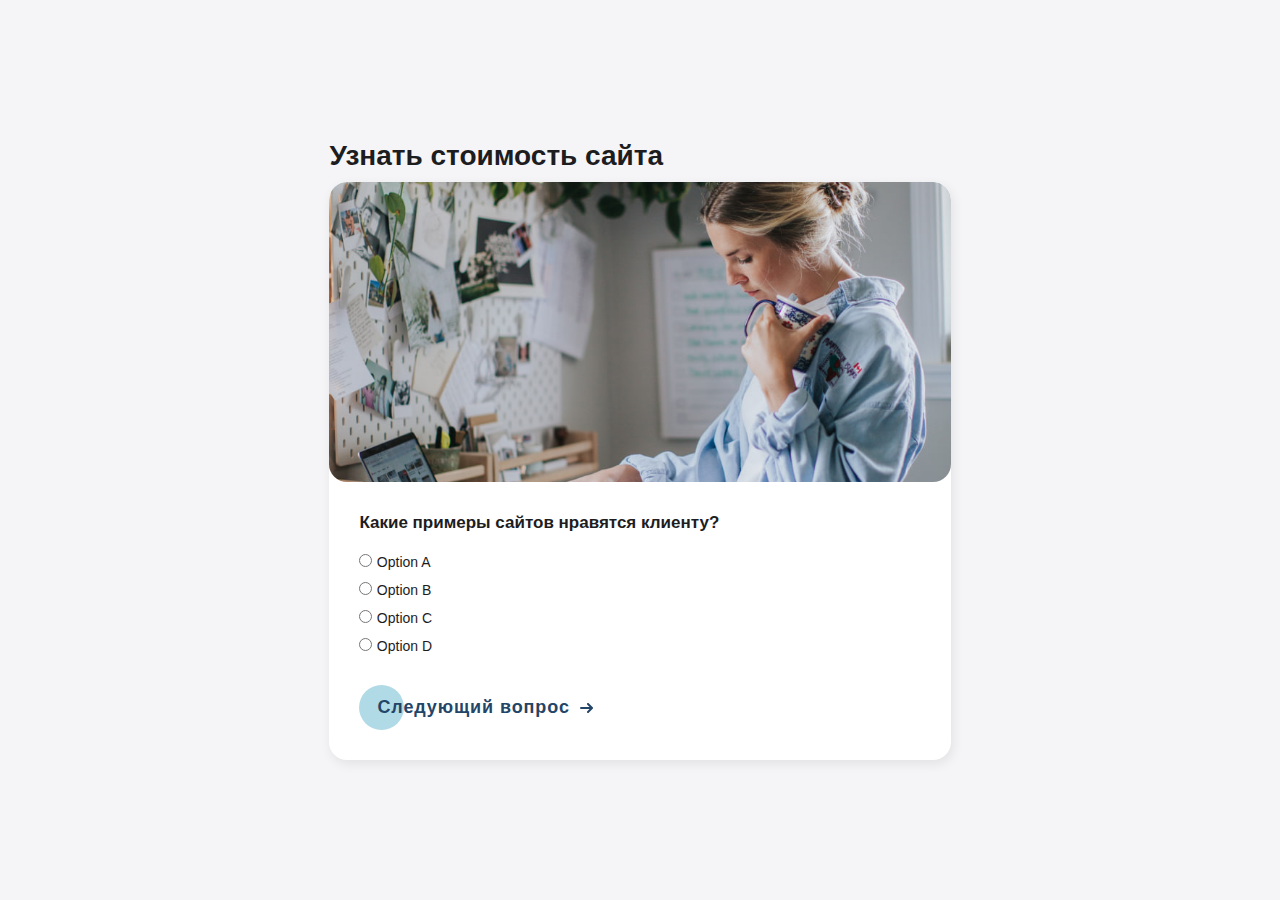
==== index.html @ 379f7777 "first commit" ====
<!DOCTYPE html>
<html lang="en">
<head>
    <meta charset="UTF-8">
    <meta http-equiv="X-UA-Compatible" content="IE=edge">
    <meta name="viewport" content="width=device-width, initial-scale=1.0">
    <title>King_Quiz</title>

    <link rel="stylesheet" href="css/main.css">
</head>
<body class="body quiz__body">
    <div class="container quiz__container">
        <h1 class="quiz__header">Узнать стоимость сайта</h1>
        <div class="quiz__question question">
            <div class="question__image">
                <img src="img/text photo.jpg" alt="">
            </div>
            <div class="question__text p-30">
                <h3 class="question__question pb-20">Какие примеры сайтов нравятся клиенту?</h3>
                <div class="question__answer__list">
                    <ul>
                        <li>
                            <input type="radio" id="q1a" name="q1" value="a" />
                            <label class="question__answer" for="q1a">Option A</label>
                        </li>
                        <li>
                            <input type="radio" id="q1b" name="q1" value="b" />
                            <label class="question__answer" for="q1b">Option B</label>
                        </li>
                        <li>
                            <input type="radio" id="q1c" name="q1" value="c" />
                            <label class="question__answer" for="q1c">Option C</label>
                        </li>
                        <li>
                            <input type="radio" id="q1d" name="q1" value="c" />
                            <label class="question__answer" for="q1d">Option D</label>
                        </li>
                    </ul>
                </div>
                <div class="question__button">
                    <button class="cta">
                        <span>Следующий вопрос</span>
                        <svg viewBox="0 0 13 10" height="10px" width="15px">
                          <path d="M1,5 L11,5"></path>
                          <polyline points="8 1 12 5 8 9"></polyline>
                        </svg>
                    </button>
                </div>
            </div>
        </div>
    </div>
</body>
</html>
---- css/main.css ----
*{
    margin: 0;
    padding: 0;
    box-sizing: border-box;
    font-family: sans-serif;
    color: #1D1D1F;
}
.p-30{
    padding: 30px;
}
.pb-20{
    padding-bottom: 20px;
}
.container{
    margin: auto 20px;
}

.quiz__body{
    width: 100%;
    min-height: 100vh;
    background-color: #F5F5F7;
    display: flex;
    justify-content: center;
    align-items: center;
}
.quiz__container{
    display: flex;
    flex-direction: column;
    gap: 10px;
    /* min-width: 600px; */
}
.question{
    display: flex;
    flex-wrap: wrap;
    background: #FFFFFF;
    box-shadow: 2px 4px 12px rgba(0, 0, 0, 0.08);
    border-radius: 18px;
    overflow: hidden;
}
.question__image{
    width: 100%;
    height: 300px;
}
.question__image img{
    width: 100%;
    height: 100%;
    object-fit: cover;
    border-radius: 18px;
}
.quiz__header{
    font-style: normal;
    font-weight: 700;
    font-size: 28px;
    line-height: 32px;
}
.question__question{
    font-style: normal;
    font-weight: 700;
    font-size: 17px;
    line-height: 21px;
}
.question__answer__list{
    display: flex;
    gap: 20px;
}
.question__answer{
    font-style: normal;
    font-weight: 400;
    font-size: 14px;
    line-height: 18px;
}
.question__answer__list ul {
    list-style: none;
    padding-left: 0;
}
.question__answer__list ul li {
    margin-bottom: 10px;
}

/* Кнопка */
.cta {
    position: relative;
    margin: auto;
    padding: 12px 18px;
    transition: all 0.2s ease;
    border: none;
    background: none;
    margin-top: 20px;
}
.cta:before {
    content: "";
    position: absolute;
    top: 0;
    left: 0;
    display: block;
    border-radius: 50px;
    background: #b1dae7;
    width: 45px;
    height: 45px;
    transition: all 0.3s ease;
}
   
.cta span {
    position: relative;
    font-family: "Ubuntu", sans-serif;
    font-size: 18px;
    font-weight: 700;
    letter-spacing: 0.05em;
    color: #234567;
}
   
.cta svg {
    position: relative;
    top: 0;
    margin-left: 10px;
    fill: none;
    stroke-linecap: round;
    stroke-linejoin: round;
    stroke: #234567;
    stroke-width: 2;
    transform: translateX(-5px);
    transition: all 0.3s ease;
}
   
.cta:hover:before {
    width: 100%;
    background: #b1dae7;
}
   
.cta:hover svg {
    transform: translateX(0);
}
   
.cta:active {
    transform: scale(0.95);
}
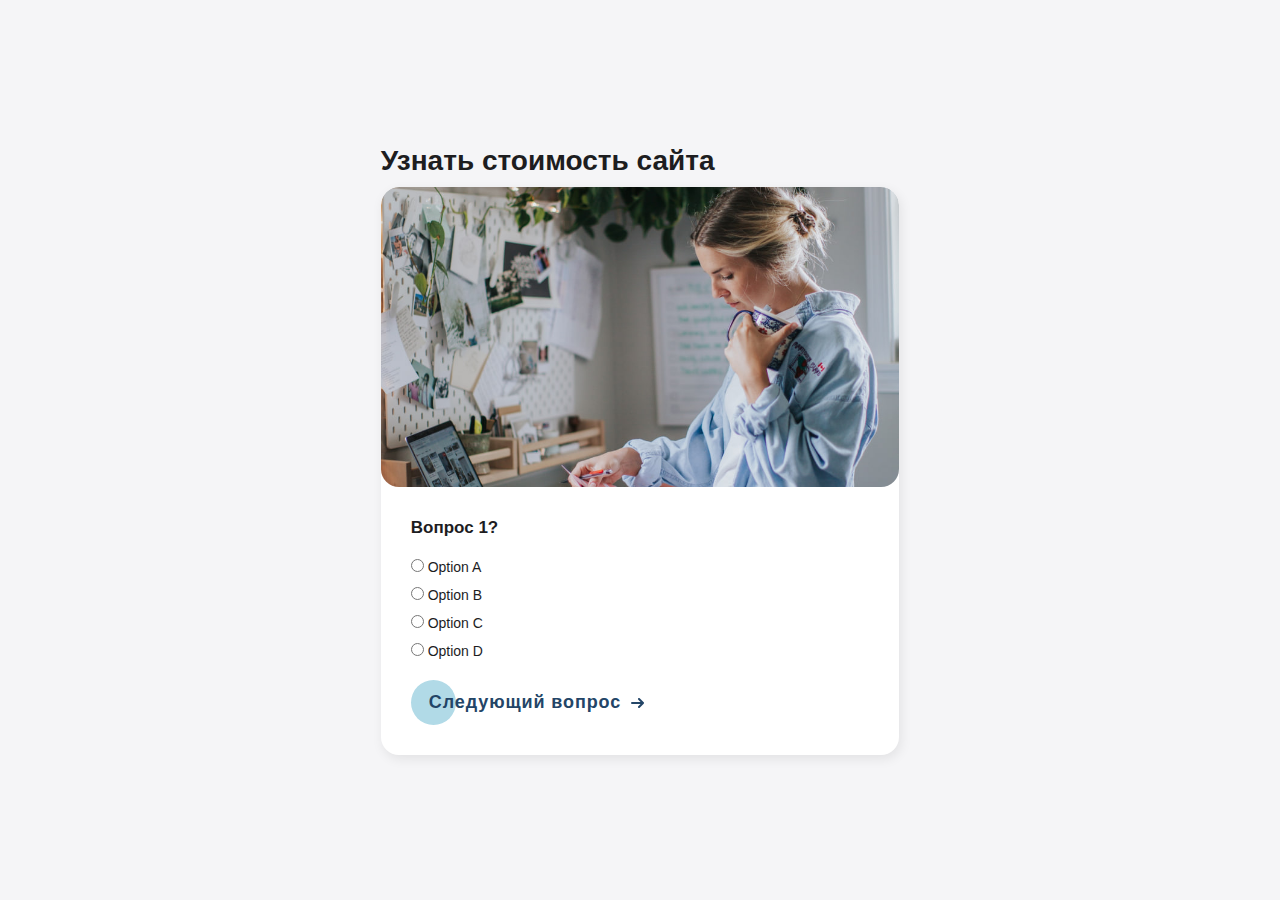
==== commit 672a6938: "реализован последовательный вывод вопросов" ====
--- a/index.html
+++ b/index.html
@@ -7,47 +7,100 @@
     <title>King_Quiz</title>
 
     <link rel="stylesheet" href="css/main.css">
+    <script src="https://code.jquery.com/jquery-3.6.0.min.js"></script>
 </head>
 <body class="body quiz__body">
     <div class="container quiz__container">
         <h1 class="quiz__header">Узнать стоимость сайта</h1>
+
+        <!-- Радио вопрос -->
         <div class="quiz__question question">
             <div class="question__image">
                 <img src="img/text photo.jpg" alt="">
             </div>
             <div class="question__text p-30">
-                <h3 class="question__question pb-20">Какие примеры сайтов нравятся клиенту?</h3>
+                <h3 class="question__question pb-20">Вопрос 1?</h3>
                 <div class="question__answer__list">
-                    <ul>
-                        <li>
-                            <input type="radio" id="q1a" name="q1" value="a" />
-                            <label class="question__answer" for="q1a">Option A</label>
-                        </li>
-                        <li>
-                            <input type="radio" id="q1b" name="q1" value="b" />
-                            <label class="question__answer" for="q1b">Option B</label>
-                        </li>
-                        <li>
-                            <input type="radio" id="q1c" name="q1" value="c" />
-                            <label class="question__answer" for="q1c">Option C</label>
-                        </li>
-                        <li>
-                            <input type="radio" id="q1d" name="q1" value="c" />
-                            <label class="question__answer" for="q1d">Option D</label>
-                        </li>
-                    </ul>
+                    <label class="question__answer"><input type="radio" name="q1" value="Option A"> Option A</label>
+                    <label class="question__answer"><input type="radio" name="q1" value="Option B"> Option B</label>
+                    <label class="question__answer"><input type="radio" name="q1" value="Option C"> Option C</label>
+                    <label class="question__answer"><input type="radio" name="q1" value="Option D"> Option D</label>
                 </div>
-                <div class="question__button">
-                    <button class="cta">
-                        <span>Следующий вопрос</span>
-                        <svg viewBox="0 0 13 10" height="10px" width="15px">
-                          <path d="M1,5 L11,5"></path>
-                          <polyline points="8 1 12 5 8 9"></polyline>
-                        </svg>
-                    </button>
-                </div>
+                <button class="cta question__button">
+                    <span>Следующий вопрос</span>
+                    <svg viewBox="0 0 13 10" height="10px" width="15px">
+                        <path d="M1,5 L11,5"></path>
+                        <polyline points="8 1 12 5 8 9"></polyline>
+                    </svg>
+                </button>
             </div>
         </div>
+
+        <!-- Вопрос с input -->
+        <div class="quiz__question question">
+            <div class="question__image">
+                <img src="img/text photo.jpg" alt="">
+            </div>
+            <div class="question__text p-30">
+                <h3 class="question__question pb-20">Вопрос 2?</h3>
+                <div class="question__answer__list">
+                    <input class="question__answer" type="text" name="q2" placeholder="hello world" required/>
+                </div>
+                <button class="cta question__button">
+                    <span>Следующий вопрос</span>
+                    <svg viewBox="0 0 13 10" height="10px" width="15px">
+                        <path d="M1,5 L11,5"></path>
+                        <polyline points="8 1 12 5 8 9"></polyline>
+                    </svg>
+                </button>
+            </div>
+        </div>
+
+        <!-- Вопрос с input -->
+        <div class="quiz__question question">
+            <div class="question__image">
+                <img src="img/text photo.jpg" alt="">
+            </div>
+            <div class="question__text p-30">
+                <h3 class="question__question pb-20">Вопрос 3?</h3>
+                <div class="question__answer__list">
+                    <input class="question__answer" type="text" name="q3" placeholder="hello world" required/>
+                </div>
+                <button class="cta question__button">
+                    <span>Следующий вопрос</span>
+                    <svg viewBox="0 0 13 10" height="10px" width="15px">
+                        <path d="M1,5 L11,5"></path>
+                        <polyline points="8 1 12 5 8 9"></polyline>
+                    </svg>
+                </button>
+            </div>
+        </div>
+
+        <!-- Вопрос с input -->
+        <div class="quiz__question question">
+            <div class="question__image">
+                <img src="img/text photo.jpg" alt="">
+            </div>
+            <div class="question__text p-30">
+                <h3 class="question__question pb-20">Вопрос 4?</h3>
+                <div class="question__answer__list">
+                    <input class="question__answer" type="text" name="q4" placeholder="hello world" required/>
+                </div>
+                <button class="cta question__button">
+                    <span>Следующий вопрос</span>
+                    <svg viewBox="0 0 13 10" height="10px" width="15px">
+                        <path d="M1,5 L11,5"></path>
+                        <polyline points="8 1 12 5 8 9"></polyline>
+                    </svg>
+                </button>
+            </div>
+        </div>
+
+        <!-- Блок с результатми ответа -->
+        <div class="result">
+        </div>
     </div>
+
+    <script src="js/script.js"></script>
 </body>
 </html>--- a/css/main.css
+++ b/css/main.css
@@ -27,7 +27,6 @@
     display: flex;
     flex-direction: column;
     gap: 10px;
-    /* min-width: 600px; */
 }
 .question{
     display: flex;
@@ -61,7 +60,8 @@
 }
 .question__answer__list{
     display: flex;
-    gap: 20px;
+    flex-direction: column;
+    gap: 10px;
 }
 .question__answer{
     font-style: normal;
@@ -76,6 +76,7 @@
 .question__answer__list ul li {
     margin-bottom: 10px;
 }
+
 
 /* Кнопка */
 .cta {
@@ -133,4 +134,10 @@
    
 .cta:active {
     transform: scale(0.95);
+}
+
+
+/* Блок с результатами ответа */
+.result {
+    display: none;
 }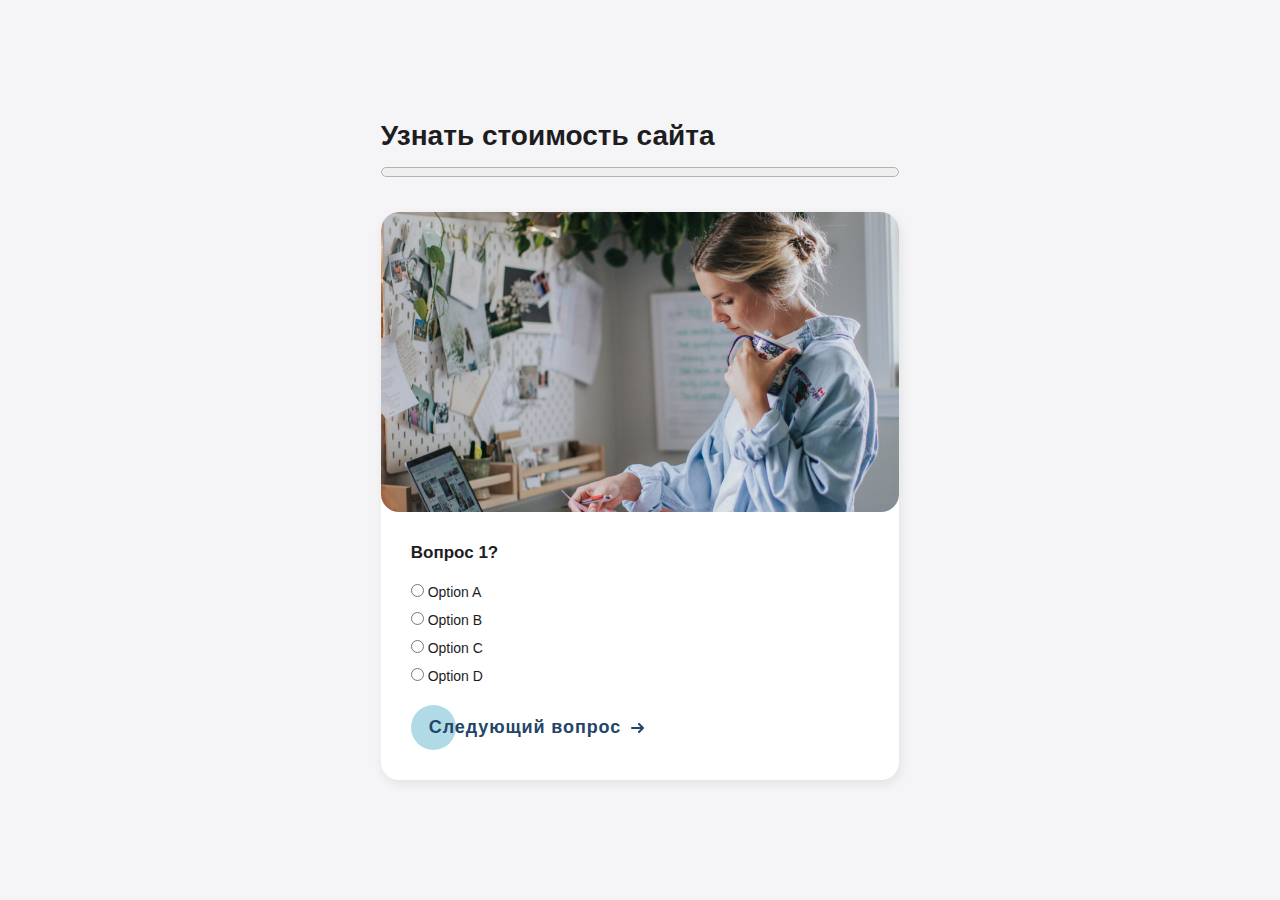
==== commit 8b5342f9: "progress bar added" ====
--- a/index.html
+++ b/index.html
@@ -12,6 +12,8 @@
 <body class="body quiz__body">
     <div class="container quiz__container">
         <h1 class="quiz__header">Узнать стоимость сайта</h1>
+        <progress id="quiz-progress" value="0" max="100"></progress>
+
 
         <!-- Радио вопрос -->
         <div class="quiz__question question">
@@ -44,7 +46,7 @@
             <div class="question__text p-30">
                 <h3 class="question__question pb-20">Вопрос 2?</h3>
                 <div class="question__answer__list">
-                    <input class="question__answer" type="text" name="q2" placeholder="hello world" required/>
+                    <input class="question__answer question__answer__text" type="text" name="q2" placeholder="hello world" required/>
                 </div>
                 <button class="cta question__button">
                     <span>Следующий вопрос</span>
@@ -64,7 +66,7 @@
             <div class="question__text p-30">
                 <h3 class="question__question pb-20">Вопрос 3?</h3>
                 <div class="question__answer__list">
-                    <input class="question__answer" type="text" name="q3" placeholder="hello world" required/>
+                    <input class="question__answer question__answer__text" type="text" name="q3" placeholder="hello world" required/>
                 </div>
                 <button class="cta question__button">
                     <span>Следующий вопрос</span>
@@ -84,7 +86,7 @@
             <div class="question__text p-30">
                 <h3 class="question__question pb-20">Вопрос 4?</h3>
                 <div class="question__answer__list">
-                    <input class="question__answer" type="text" name="q4" placeholder="hello world" required/>
+                    <input class="question__answer question__answer__text" type="text" name="q4" placeholder="hello world" required/>
                 </div>
                 <button class="cta question__button">
                     <span>Следующий вопрос</span>
--- a/css/main.css
+++ b/css/main.css
@@ -46,6 +46,9 @@
     object-fit: cover;
     border-radius: 18px;
 }
+.question__text{
+    width: 100%;
+}
 .quiz__header{
     font-style: normal;
     font-weight: 700;
@@ -75,6 +78,25 @@
 }
 .question__answer__list ul li {
     margin-bottom: 10px;
+}
+.question__answer__text {
+    height: 45px;
+    padding: 12px;
+    border-radius: 12px;
+    border: 1.5px solid lightgrey;
+    outline: none;
+    transition: all 0.3s cubic-bezier(0.19, 1, 0.22, 1);
+    box-shadow: 0px 0px 20px -18px;
+}
+.question__answer__text:hover {
+    border: 2px solid lightgrey;
+    box-shadow: 0px 0px 20px -17px;
+}
+.question__answer__text:active {
+    transform: scale(0.95);
+}
+.question__answer__text:focus {
+    border: 2px solid grey;
 }
 
 
@@ -137,6 +159,27 @@
 }
 
 
+/* Прогресс бар */
+/* Стили для прогресс бара */
+#quiz-progress {
+    width: 100%;
+    height: 20px;
+    margin-bottom: 20px;
+    transition: all 0.5s ease-in-out;
+}
+
+#quiz-progress::-webkit-progress-bar {
+    background-color: #eee;
+    border-radius: 5px;
+}
+
+#quiz-progress::-webkit-progress-value {
+    background-color: #4CAF50;
+    border-radius: 5px;
+}
+  
+
+
 /* Блок с результатами ответа */
 .result {
     display: none;
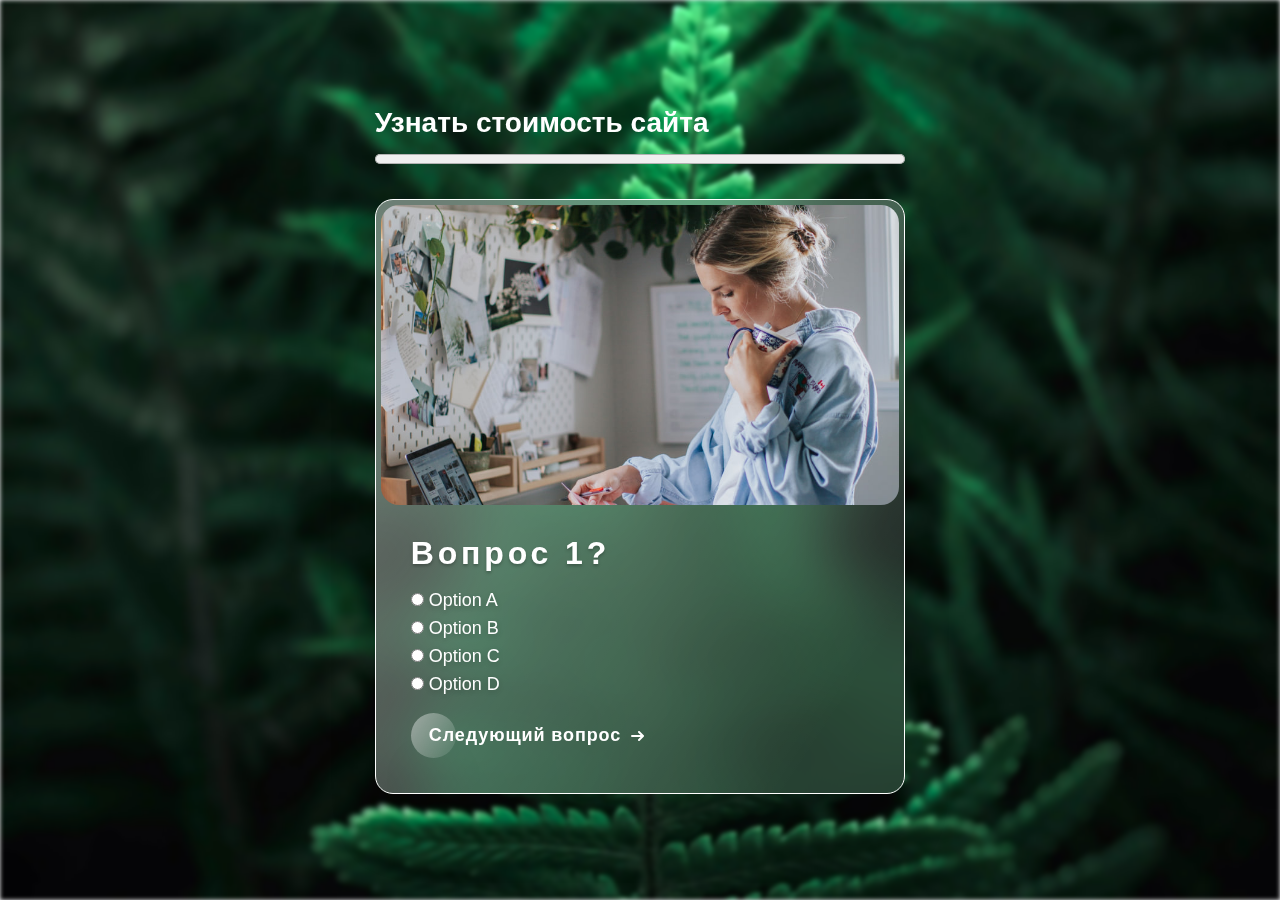
==== commit 1c2380b1: "glassmorphism" ====
--- a/index.html
+++ b/index.html
@@ -10,10 +10,14 @@
     <script src="https://code.jquery.com/jquery-3.6.0.min.js"></script>
 </head>
 <body class="body quiz__body">
+
+    <div class="background__img">
+        <img src="img/bg.jpg" alt="">
+    </div>
+
     <div class="container quiz__container">
         <h1 class="quiz__header">Узнать стоимость сайта</h1>
         <progress id="quiz-progress" value="0" max="100"></progress>
-
 
         <!-- Радио вопрос -->
         <div class="quiz__question question">
@@ -46,7 +50,7 @@
             <div class="question__text p-30">
                 <h3 class="question__question pb-20">Вопрос 2?</h3>
                 <div class="question__answer__list">
-                    <input class="question__answer question__answer__text" type="text" name="q2" placeholder="hello world" required/>
+                    <input class="question__answer input__question__answer question__answer__text" type="text" name="q2" placeholder="hello world" required/>
                 </div>
                 <button class="cta question__button">
                     <span>Следующий вопрос</span>
@@ -66,7 +70,7 @@
             <div class="question__text p-30">
                 <h3 class="question__question pb-20">Вопрос 3?</h3>
                 <div class="question__answer__list">
-                    <input class="question__answer question__answer__text" type="text" name="q3" placeholder="hello world" required/>
+                    <input class="question__answer input__question__answer question__answer__text" type="text" name="q3" placeholder="hello world" required/>
                 </div>
                 <button class="cta question__button">
                     <span>Следующий вопрос</span>
@@ -86,7 +90,7 @@
             <div class="question__text p-30">
                 <h3 class="question__question pb-20">Вопрос 4?</h3>
                 <div class="question__answer__list">
-                    <input class="question__answer question__answer__text" type="text" name="q4" placeholder="hello world" required/>
+                    <input class="question__answer input__question__answer question__answer__text" type="text" name="q4" placeholder="hello world" required/>
                 </div>
                 <button class="cta question__button">
                     <span>Следующий вопрос</span>
@@ -98,8 +102,29 @@
             </div>
         </div>
 
-        <!-- Блок с результатми ответа -->
+        <!-- Блок с результатми ответа -->        
         <div class="result">
+            <form class="result__form">
+                <label class="question__answer" for="name">Имя:</label> <br>
+                <input class="question__answer input__question__answer question__answer__text" type="text" id="name" name="name" required><br><br>
+                <label class="question__answer" for="phone">Телефон:</label> <br>
+                <input class="question__answer input__question__answer question__answer__text" type="tel" id="phone" name="phone" required><br><br>
+                
+                <div class="socialSchoose">
+                    <label class="question__answer socialSchoose__header">Где вам удобнее получить подарок?</label>
+                    <input class="result__radio" type="radio" id="telegram" name="social" value="telegram">
+                    <label class="question__answer radio__telegram" class="question__answer" for="telegram"><i class="bi bi-telegram"></i></label>
+                    <input class="result__radio" type="radio" id="instagram" name="social" value="instagram">
+                    <label class="question__answer radio__instagram" for="instagram"><i class="bi bi-instagram"></i></label><br><br>    
+                </div>
+
+                <label class="question__answer" for="social">Никнейм или ссылка:</label> <br>
+                <input class="question__answer input__question__answer question__answer__text" type="text" id="social" name="name" required><br><br>
+
+                <button class="form_question__button" type="submit">
+                    Получить подарок <i class="bi bi-gift"></i>
+                </button>
+              </form>
         </div>
     </div>
 
--- a/css/main.css
+++ b/css/main.css
@@ -1,3 +1,5 @@
+@import url("https://cdn.jsdelivr.net/npm/bootstrap-icons@1.10.3/font/bootstrap-icons.css");
+
 *{
     margin: 0;
     padding: 0;
@@ -28,13 +30,43 @@
     flex-direction: column;
     gap: 10px;
 }
+.background__img{
+    width: 100%;
+    min-height: 100vh;
+    position: fixed;
+    top: 0;
+    left: 0;
+    z-index: -1;
+}
+.background__img img{
+    position: relative;
+    width: 100%;
+    height: 100vh;
+    object-fit: cover;
+    object-position: center center;
+    filter: blur(2px);
+}
 .question{
+    padding: 5px;
     display: flex;
     flex-wrap: wrap;
-    background: #FFFFFF;
-    box-shadow: 2px 4px 12px rgba(0, 0, 0, 0.08);
+    background: linear-gradient(123.55deg, rgba(255, 255, 255, 0.4) 11.74%, rgba(255, 255, 255, 0.1) 87.03%);
+    box-shadow: 0px 45.024px 52.36px -1.608px rgba(0, 0, 0, 0.1);
+    backdrop-filter: blur(32.16px);
     border-radius: 18px;
     overflow: hidden;
+    border: 1px solid #fff;
+    position: relative;
+}
+.question::before{
+    content: "";
+    position: absolute;
+    top: 0;
+    left: 0;
+    width: 100%;
+    height: 100%;
+    filter: blur(32.16px);
+    z-index: -1;
 }
 .question__image{
     width: 100%;
@@ -54,12 +86,16 @@
     font-weight: 700;
     font-size: 28px;
     line-height: 32px;
+    color: #fff;
 }
 .question__question{
     font-style: normal;
     font-weight: 700;
-    font-size: 17px;
-    line-height: 21px;
+    font-size: 32px;
+    line-height: 36px;
+    letter-spacing: 0.12em;
+    color: #FFFFFF;
+    text-shadow: 0px 1.608px 3.216px rgba(0, 0, 0, 0.25);
 }
 .question__answer__list{
     display: flex;
@@ -67,11 +103,21 @@
     gap: 10px;
 }
 .question__answer{
+    color: #FFFFFF;
+    text-shadow: 0px 1.608px 4.824px rgba(30, 30, 30, 0.25);
     font-style: normal;
     font-weight: 400;
-    font-size: 14px;
+    font-size: 18px;
     line-height: 18px;
 }
+.input__question__answer{
+    color: #1D1D1F;
+}
+.question__answer i{
+    color: #FFFFFF;
+    font-size: 32px;
+}
+
 .question__answer__list ul {
     list-style: none;
     padding-left: 0;
@@ -80,6 +126,7 @@
     margin-bottom: 10px;
 }
 .question__answer__text {
+    width: 100%;
     height: 45px;
     padding: 12px;
     border-radius: 12px;
@@ -117,7 +164,8 @@
     left: 0;
     display: block;
     border-radius: 50px;
-    background: #b1dae7;
+    background: linear-gradient(123.55deg, rgba(255, 255, 255, 0.4) 11.74%, rgba(255, 255, 255, 0.1) 87.03%);
+    box-shadow: 0px 45.024px 72.36px -1.608px rgba(0, 0, 0, 0.05);
     width: 45px;
     height: 45px;
     transition: all 0.3s ease;
@@ -129,7 +177,7 @@
     font-size: 18px;
     font-weight: 700;
     letter-spacing: 0.05em;
-    color: #234567;
+    color: #fff;
 }
    
 .cta svg {
@@ -139,7 +187,7 @@
     fill: none;
     stroke-linecap: round;
     stroke-linejoin: round;
-    stroke: #234567;
+    stroke: #fff;
     stroke-width: 2;
     transform: translateX(-5px);
     transition: all 0.3s ease;
@@ -147,7 +195,8 @@
    
 .cta:hover:before {
     width: 100%;
-    background: #b1dae7;
+    background: linear-gradient(123.55deg, rgba(255, 255, 255, 0.4) 11.74%, rgba(255, 255, 255, 0.1) 87.03%);
+    box-shadow: 0px 45.024px 72.36px -1.608px rgba(0, 0, 0, 0.05);
 }
    
 .cta:hover svg {
@@ -183,4 +232,47 @@
 /* Блок с результатами ответа */
 .result {
     display: none;
+}
+.form_question__button{
+    display: block;
+    border-radius: 50px;
+    background: linear-gradient(123.55deg, rgba(255, 255, 255, 0.4) 11.74%, rgba(255, 255, 255, 0.1) 87.03%);
+    box-shadow: 0px 45.024px 72.36px -1.608px rgb(0 0 0 / 5%);
+    border: 1px solid #fff;
+    width: 100%;
+    height: 45px;
+    font-size: 18px;
+    font-weight: 700;
+    letter-spacing: 0.05em;
+    color: #fff;
+    transition: all 0.3s ease;
+}
+.form_question__button:hover{
+    background-color: rgba(255, 255, 255, 0.3);
+    color: #fff;
+}
+.form_question__button i{
+    color: #fff;
+}
+.result__form{
+    margin-top: 20px;
+}
+.socialSchoose__header{
+    display: block;
+    margin-bottom: 15px;
+}
+.result__radio{
+    display: none;
+}
+.result__radio + label i{
+    color: rgb(255, 255, 255);
+    opacity: 1;
+    transition: all 0.5s ease;
+}
+.result__radio:checked + label i{
+    color: rgb(255, 255, 255);
+    opacity: 0.3;
+}
+.radio__instagram{
+    margin-left: 20px;
 }